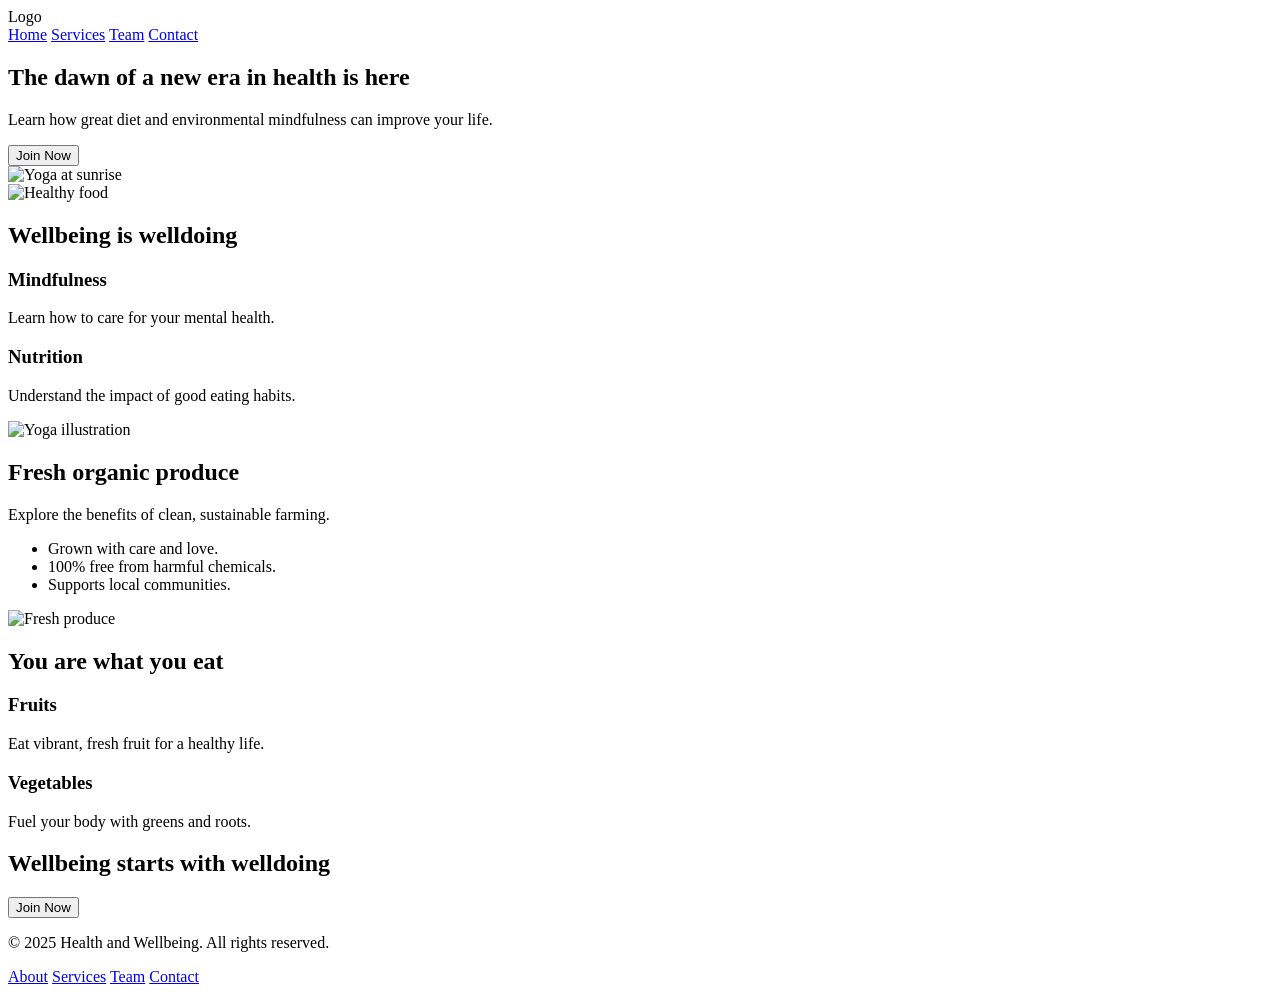
==== index.html @ 45aff9b0 "Add files via upload" ====
<title>Health and Wellbeing</title>
<link rel="stylesheet" href="styles.css">
</head>
<body>
<header class="header">
    <div class="container">
        <div class="logo">Logo</div>
        <nav class="nav">
            <a href="#">Home</a>
            <a href="#">Services</a>
            <a href="#">Team</a>
            <a href="#">Contact</a>
        </nav>
    </div>
</header>

<section class="hero">
    <div class="hero-content">
        <h1>The dawn of a new era in health is here</h1>
        <p>Learn how great diet and environmental mindfulness can improve your life.</p>
        <button class="btn">Join Now</button>
    </div>
</section>

<section class="images-grid">
    <div class="image"><img src="image1.jpg" alt="Yoga at sunrise"></div>
    <div class="image"><img src="image2.jpg" alt="Healthy food"></div>
</section>

<section class="wellbeing">
    <h2>Wellbeing is welldoing</h2>
    <div class="features">
        <div class="feature">
            <h3>Mindfulness</h3>
            <p>Learn how to care for your mental health.</p>
        </div>
        <div class="feature">
            <h3>Nutrition</h3>
            <p>Understand the impact of good eating habits.</p>
        </div>
    </div>
    <div class="illustration">
        <img src="illustration.jpg" alt="Yoga illustration">
    </div>
</section>

<section class="produce">
    <h2>Fresh organic produce</h2>
    <p>Explore the benefits of clean, sustainable farming.</p>
    <ul>
        <li>Grown with care and love.</li>
        <li>100% free from harmful chemicals.</li>
        <li>Supports local communities.</li>
    </ul>
    <div class="produce-image">
        <img src="produce.jpg" alt="Fresh produce">
    </div>
</section>

<section class="healthy-eating">
    <h2>You are what you eat</h2>
    <div class="healthy-grid">
        <div class="icon-card">
            <h3>Fruits</h3>
            <p>Eat vibrant, fresh fruit for a healthy life.</p>
        </div>
        <div class="icon-card">
            <h3>Vegetables</h3>
            <p>Fuel your body with greens and roots.</p>
        </div>
    </div>
</section>

<section class="cta">
    <div class="cta-content">
        <h2>Wellbeing starts with welldoing</h2>
        <button class="btn">Join Now</button>
    </div>
</section>

<footer class="footer">
    <div class="container">
        <p>&copy; 2025 Health and Wellbeing. All rights reserved.</p>
        <nav class="footer-nav">
            <a href="#">About</a>
            <a href="#">Services</a>
            <a href="#">Team</a>
            <a href="#">Contact</a>
        </nav>
    </div>
</footer>
</body>
</html>
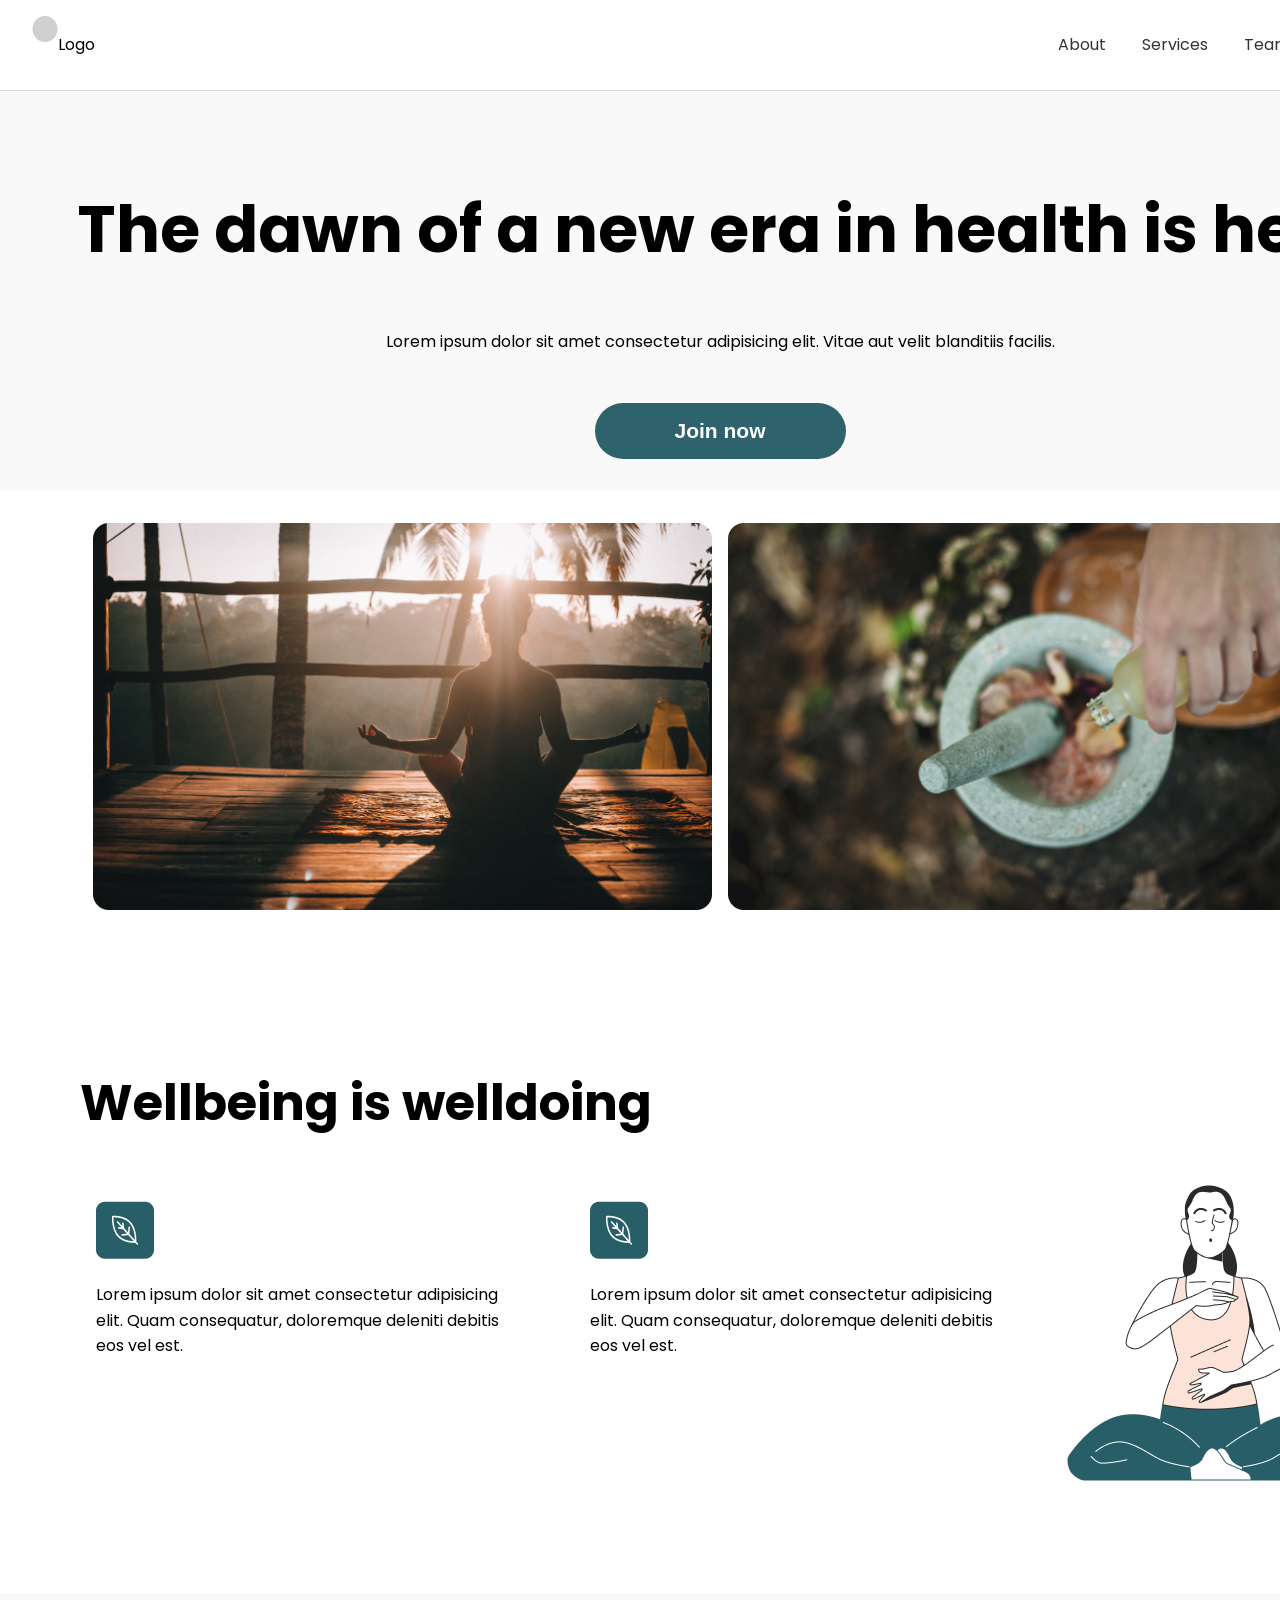
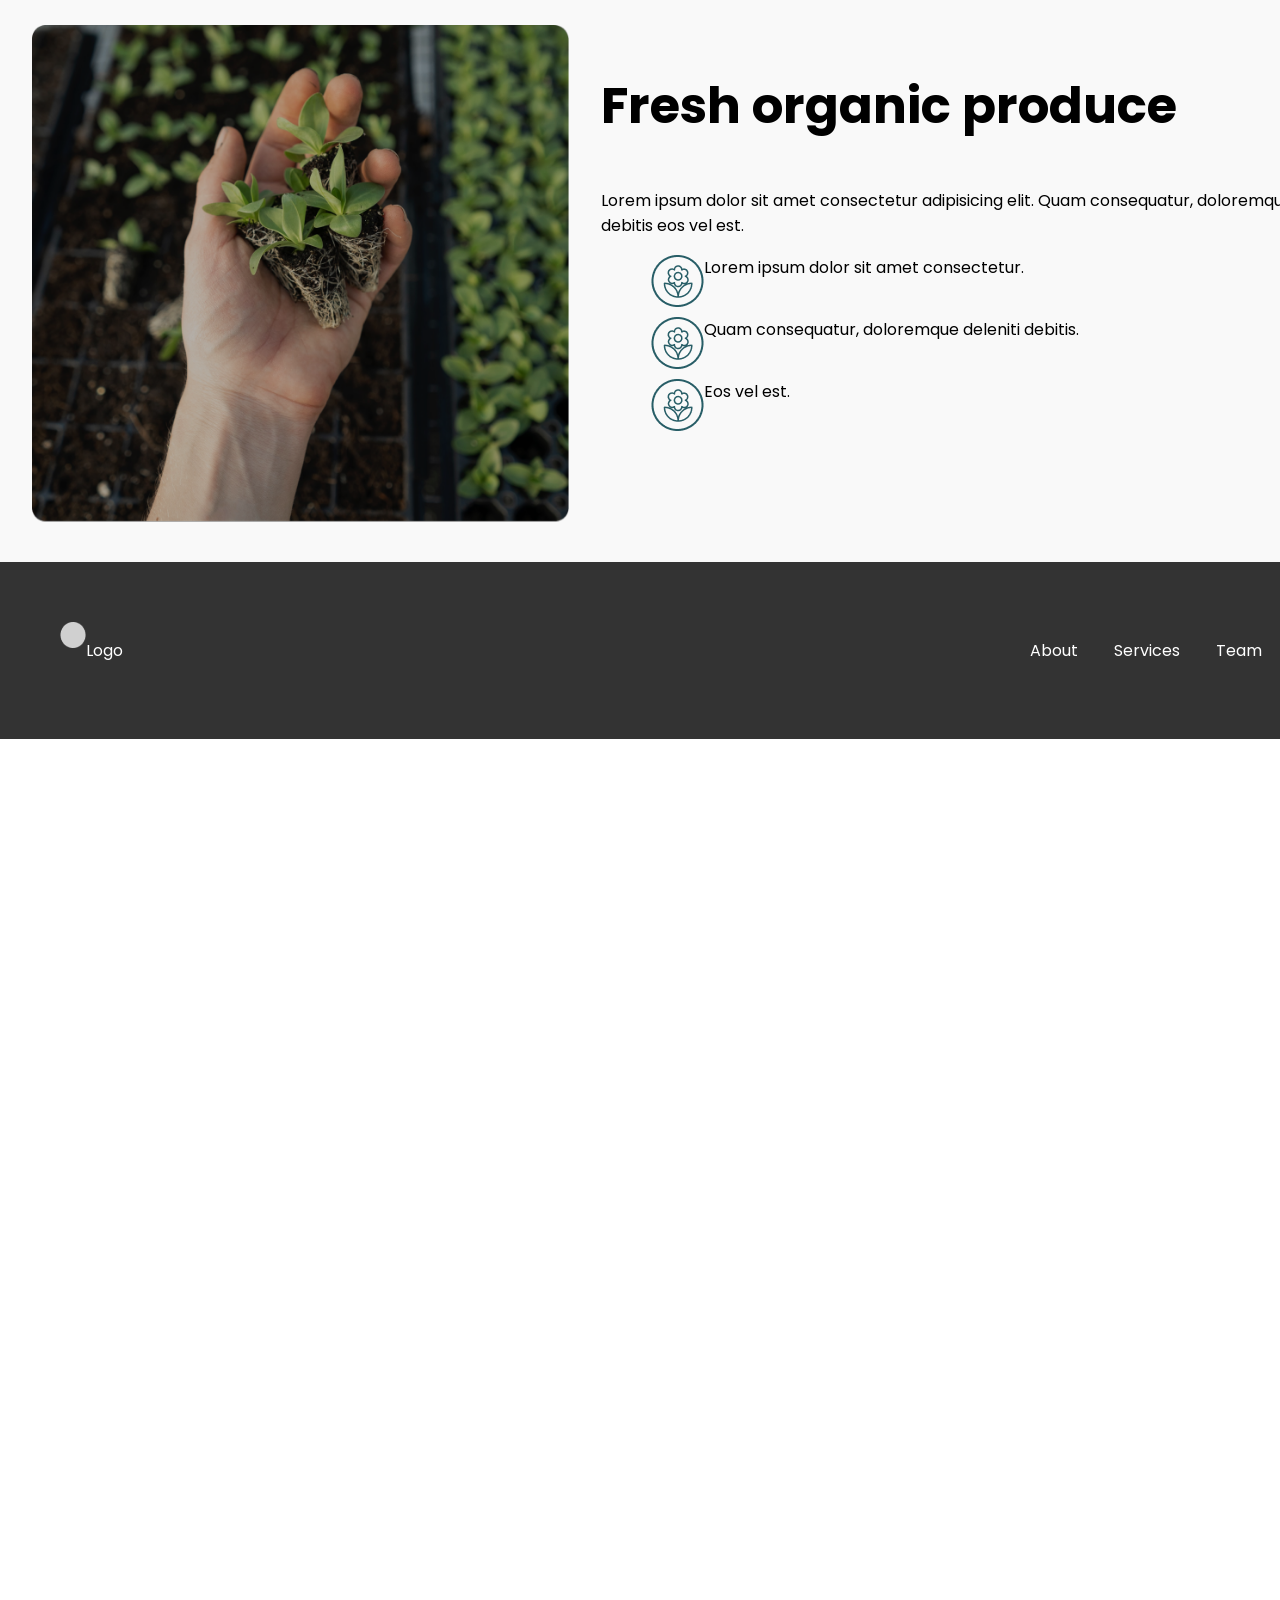
==== commit ffcbb1b7: "Add files via upload" ====
--- a/index.html
+++ b/index.html
@@ -1,93 +1,96 @@
-<title>Health and Wellbeing</title>
-<link rel="stylesheet" href="styles.css">
+
+<!DOCTYPE html>
+<html lang="en">
+<head>
+    <meta charset="UTF-8">
+    <meta name="viewport" content="width=device-width, initial-scale=1.0">
+    <title>Examen Joel Cano</title>
+    <link rel="stylesheet" href="estilo.css">
+    <link rel="stylesheet" href="estilo.css">
+    <link rel="preconnect" href="https://fonts.googleapis.com">
+    <link rel="preconnect" href="https://fonts.gstatic.com" crossorigin>
+    <link href="https://fonts.googleapis.com/css2?family=Poppins:ital,wght@0,100;0,200;0,300;0,400;0,500;0,600;0,700;0,800;0,900;1,100;1,200;1,300;1,400;1,500;1,600;1,700;1,800;1,900&display=swap" rel="stylesheet">
 </head>
 <body>
-<header class="header">
-    <div class="container">
-        <div class="logo">Logo</div>
-        <nav class="nav">
-            <a href="#">Home</a>
-            <a href="#">Services</a>
-            <a href="#">Team</a>
-            <a href="#">Contact</a>
-        </nav>
+    <div id="tamaño">
+        <header class="header">
+            <div class="logo">
+                
+                <img src="imagenes/logo.png" alt="Logo">
+                <p>Logo</p>
+            
+            </div>
+            <nav class="nav">
+                <a href="#about">About</a>
+                <a href="#services">Services</a>
+                <a href="#team">Team</a>
+                <a href="#contact">Contact</a>
+            </nav>
+        </header>
+    
+        <section class="titulo">
+            <h1>The dawn of a new era in health is here</h1>
+            <p>Lorem ipsum dolor sit amet consectetur adipisicing elit. Vitae aut velit blanditiis facilis.</p>
+            <div class="cta-buttons">
+                <button class="join-now-btn">Join now</button>
+            </div>
+        </section>
+    
+        <div class="images-section">
+            <img src="imagenes/imagen1.png" alt="Yoga">
+            <img src="imagenes/imagen2.png" alt="Plant in hands">
+        </div>
+            
+        <section class="info">
+            <h2>Wellbeing is welldoing</h2>
+            <div class="info-boxes">
+                <div class="info-box">
+                    <img src="imagenes/hojarellena.png" alt="hoja">
+                    <p>Lorem ipsum dolor sit amet consectetur adipisicing elit. Quam consequatur, doloremque deleniti debitis eos vel est.</p>
+                </div>
+                <div class="info-box">
+                    <img src="imagenes/hojarellena.png" alt="hojas">
+                    <p>Lorem ipsum dolor sit amet consectetur adipisicing elit. Quam consequatur, doloremque deleniti debitis eos vel est.</p>
+                </div>
+                <img src="imagenes/imagen3.png" alt="meditar">
+            </div>
+        </section>
+    
+        <section class="products">
+    
+            <div class="product-image">
+                <img src="imagenes/fresco.png" alt="Manos con planta">
+            </div>
+    
+            <div class="product-info">
+                <h2>Fresh organic produce</h2>
+                <p>Lorem ipsum dolor sit amet consectetur adipisicing elit. Quam consequatur, doloremque deleniti debitis eos vel est.</p>
+                <ul>
+                    <li><img src="imagenes/flor.png" alt="flor">Lorem ipsum dolor sit amet consectetur.</li>
+                    <li><img src="imagenes/flor.png" alt="flor">Quam consequatur, doloremque deleniti debitis.</li>
+                    <li><img src="imagenes/flor.png" alt="flor">Eos vel est.</li>
+                </ul>
+            </div>
+        </section>
+
+        <section>
+            <div id="">
+                
+            </div>
+        </section>
+    
+        <footer class="footer">
+            <div class="footer-logos">
+                <img src="imagenes/logo.png" alt="logo">
+                <p>Logo</p>
+            </div>
+            <nav class="footer-nav">
+                <a href="#about">About</a>
+                <a href="#services">Services</a>
+                <a href="#team">Team</a>
+                <a href="#contact">Contact</a>
+            </nav>
+        </footer>
     </div>
-</header>
-
-<section class="hero">
-    <div class="hero-content">
-        <h1>The dawn of a new era in health is here</h1>
-        <p>Learn how great diet and environmental mindfulness can improve your life.</p>
-        <button class="btn">Join Now</button>
-    </div>
-</section>
-
-<section class="images-grid">
-    <div class="image"><img src="image1.jpg" alt="Yoga at sunrise"></div>
-    <div class="image"><img src="image2.jpg" alt="Healthy food"></div>
-</section>
-
-<section class="wellbeing">
-    <h2>Wellbeing is welldoing</h2>
-    <div class="features">
-        <div class="feature">
-            <h3>Mindfulness</h3>
-            <p>Learn how to care for your mental health.</p>
-        </div>
-        <div class="feature">
-            <h3>Nutrition</h3>
-            <p>Understand the impact of good eating habits.</p>
-        </div>
-    </div>
-    <div class="illustration">
-        <img src="illustration.jpg" alt="Yoga illustration">
-    </div>
-</section>
-
-<section class="produce">
-    <h2>Fresh organic produce</h2>
-    <p>Explore the benefits of clean, sustainable farming.</p>
-    <ul>
-        <li>Grown with care and love.</li>
-        <li>100% free from harmful chemicals.</li>
-        <li>Supports local communities.</li>
-    </ul>
-    <div class="produce-image">
-        <img src="produce.jpg" alt="Fresh produce">
-    </div>
-</section>
-
-<section class="healthy-eating">
-    <h2>You are what you eat</h2>
-    <div class="healthy-grid">
-        <div class="icon-card">
-            <h3>Fruits</h3>
-            <p>Eat vibrant, fresh fruit for a healthy life.</p>
-        </div>
-        <div class="icon-card">
-            <h3>Vegetables</h3>
-            <p>Fuel your body with greens and roots.</p>
-        </div>
-    </div>
-</section>
-
-<section class="cta">
-    <div class="cta-content">
-        <h2>Wellbeing starts with welldoing</h2>
-        <button class="btn">Join Now</button>
-    </div>
-</section>
-
-<footer class="footer">
-    <div class="container">
-        <p>&copy; 2025 Health and Wellbeing. All rights reserved.</p>
-        <nav class="footer-nav">
-            <a href="#">About</a>
-            <a href="#">Services</a>
-            <a href="#">Team</a>
-            <a href="#">Contact</a>
-        </nav>
-    </div>
-</footer>
 </body>
 </html>
--- a/estilo.css
+++ b/estilo.css
@@ -0,0 +1,171 @@
+
+body {
+    font-family: 'Poppins', sans-serif;
+    margin: 0;
+    padding: 0;
+    box-sizing: border-box;
+    line-height: 1.6;
+}
+
+.logo{
+    display: flex;
+}
+
+.logo img{
+    width: 26px;
+    height: 26px;
+}
+
+.header {
+    display: flex;
+    justify-content: space-between;
+    align-items: center;
+    padding: 1rem 2rem;
+    background: #fff;
+    border-bottom: 1px solid #ddd;
+}
+
+.nav a {
+    margin: 0 1rem;
+    text-decoration: none;
+    color: #333;
+}
+
+.titulo {
+    text-align: center;
+    padding: 32px;
+    background: #f9f9f9;
+}
+
+.titulo p{
+    text-align: center;
+    padding: 32px;
+    background: #f9f9f9;
+}
+
+.titulo h1 {
+    font-size: 65.34px;
+    margin-bottom: 16px;
+}
+
+.cta-buttons {
+    margin-top: 16px;
+}
+
+.cta-btn {
+    padding: 0.5rem 1rem;
+    margin: 0.5rem;
+    border: none;
+    cursor: pointer;
+    border-radius: 5px;
+    font-size: 1rem;
+}
+
+.join-now-btn {
+    background-color: #2e626d; /* Verde azulado */
+    color: white;
+    border: none;
+    border-radius: 50px;
+    padding: 10px 20px; 
+    font-size: 21px; 
+    font-weight: 600;
+    width: 251px;
+    height: 56px;
+    text-align: center;
+    outline: none;
+
+}
+
+.join-now-btn:hover {
+    background-color: #234d56;
+}
+
+
+
+.images-section {
+    display: flex;
+    justify-content: center;
+    gap: 1rem;
+    padding: 2rem;
+}
+
+.images-section img {
+    width: 45%;
+    border-radius: 10px;
+}
+
+.info {
+    text-align: left;
+    padding: 80px;
+}
+
+.info-boxes {
+    display: flex;
+    justify-content: center;
+    gap: 2rem;
+    margin: 2rem 0;
+}
+
+.info-box {
+    width: 45%;
+    padding: 1rem;
+    border-radius: 10px;
+}
+
+.products {
+    display: flex;
+    padding: 2rem;
+    background: #f9f9f9;
+}
+
+.product-image img {
+    width: 100%;
+    border-radius: 10px;
+}
+
+.product-info {
+    padding: 0 2rem;
+}
+
+.footer {
+    display: flex;
+    justify-content: space-between;
+    align-items: center;
+    padding: 60px;
+    background: #333;
+    color: #fff;
+}
+
+.footer-nav a {
+    color: #fff;
+    text-decoration: none;
+    margin: 0 1rem;
+}
+
+.footer-logos{
+    display: flex;
+}
+
+.footer-logos img{
+    width: 26px;
+    height: 26px;
+}
+
+h1{
+    font-size: 65px;
+}
+
+h2{
+    font-size: 50px;
+}
+
+li{
+    list-style: none;
+    display: flex;
+    margin: 10px 10px 10px 10px;
+}
+
+#tamaño{
+    width: 1440px;
+    height: 4038px;
+}
--- a/estilo.css
+++ b/estilo.css
@@ -0,0 +1,171 @@
+
+body {
+    font-family: 'Poppins', sans-serif;
+    margin: 0;
+    padding: 0;
+    box-sizing: border-box;
+    line-height: 1.6;
+}
+
+.logo{
+    display: flex;
+}
+
+.logo img{
+    width: 26px;
+    height: 26px;
+}
+
+.header {
+    display: flex;
+    justify-content: space-between;
+    align-items: center;
+    padding: 1rem 2rem;
+    background: #fff;
+    border-bottom: 1px solid #ddd;
+}
+
+.nav a {
+    margin: 0 1rem;
+    text-decoration: none;
+    color: #333;
+}
+
+.titulo {
+    text-align: center;
+    padding: 32px;
+    background: #f9f9f9;
+}
+
+.titulo p{
+    text-align: center;
+    padding: 32px;
+    background: #f9f9f9;
+}
+
+.titulo h1 {
+    font-size: 65.34px;
+    margin-bottom: 16px;
+}
+
+.cta-buttons {
+    margin-top: 16px;
+}
+
+.cta-btn {
+    padding: 0.5rem 1rem;
+    margin: 0.5rem;
+    border: none;
+    cursor: pointer;
+    border-radius: 5px;
+    font-size: 1rem;
+}
+
+.join-now-btn {
+    background-color: #2e626d; /* Verde azulado */
+    color: white;
+    border: none;
+    border-radius: 50px;
+    padding: 10px 20px; 
+    font-size: 21px; 
+    font-weight: 600;
+    width: 251px;
+    height: 56px;
+    text-align: center;
+    outline: none;
+
+}
+
+.join-now-btn:hover {
+    background-color: #234d56;
+}
+
+
+
+.images-section {
+    display: flex;
+    justify-content: center;
+    gap: 1rem;
+    padding: 2rem;
+}
+
+.images-section img {
+    width: 45%;
+    border-radius: 10px;
+}
+
+.info {
+    text-align: left;
+    padding: 80px;
+}
+
+.info-boxes {
+    display: flex;
+    justify-content: center;
+    gap: 2rem;
+    margin: 2rem 0;
+}
+
+.info-box {
+    width: 45%;
+    padding: 1rem;
+    border-radius: 10px;
+}
+
+.products {
+    display: flex;
+    padding: 2rem;
+    background: #f9f9f9;
+}
+
+.product-image img {
+    width: 100%;
+    border-radius: 10px;
+}
+
+.product-info {
+    padding: 0 2rem;
+}
+
+.footer {
+    display: flex;
+    justify-content: space-between;
+    align-items: center;
+    padding: 60px;
+    background: #333;
+    color: #fff;
+}
+
+.footer-nav a {
+    color: #fff;
+    text-decoration: none;
+    margin: 0 1rem;
+}
+
+.footer-logos{
+    display: flex;
+}
+
+.footer-logos img{
+    width: 26px;
+    height: 26px;
+}
+
+h1{
+    font-size: 65px;
+}
+
+h2{
+    font-size: 50px;
+}
+
+li{
+    list-style: none;
+    display: flex;
+    margin: 10px 10px 10px 10px;
+}
+
+#tamaño{
+    width: 1440px;
+    height: 4038px;
+}
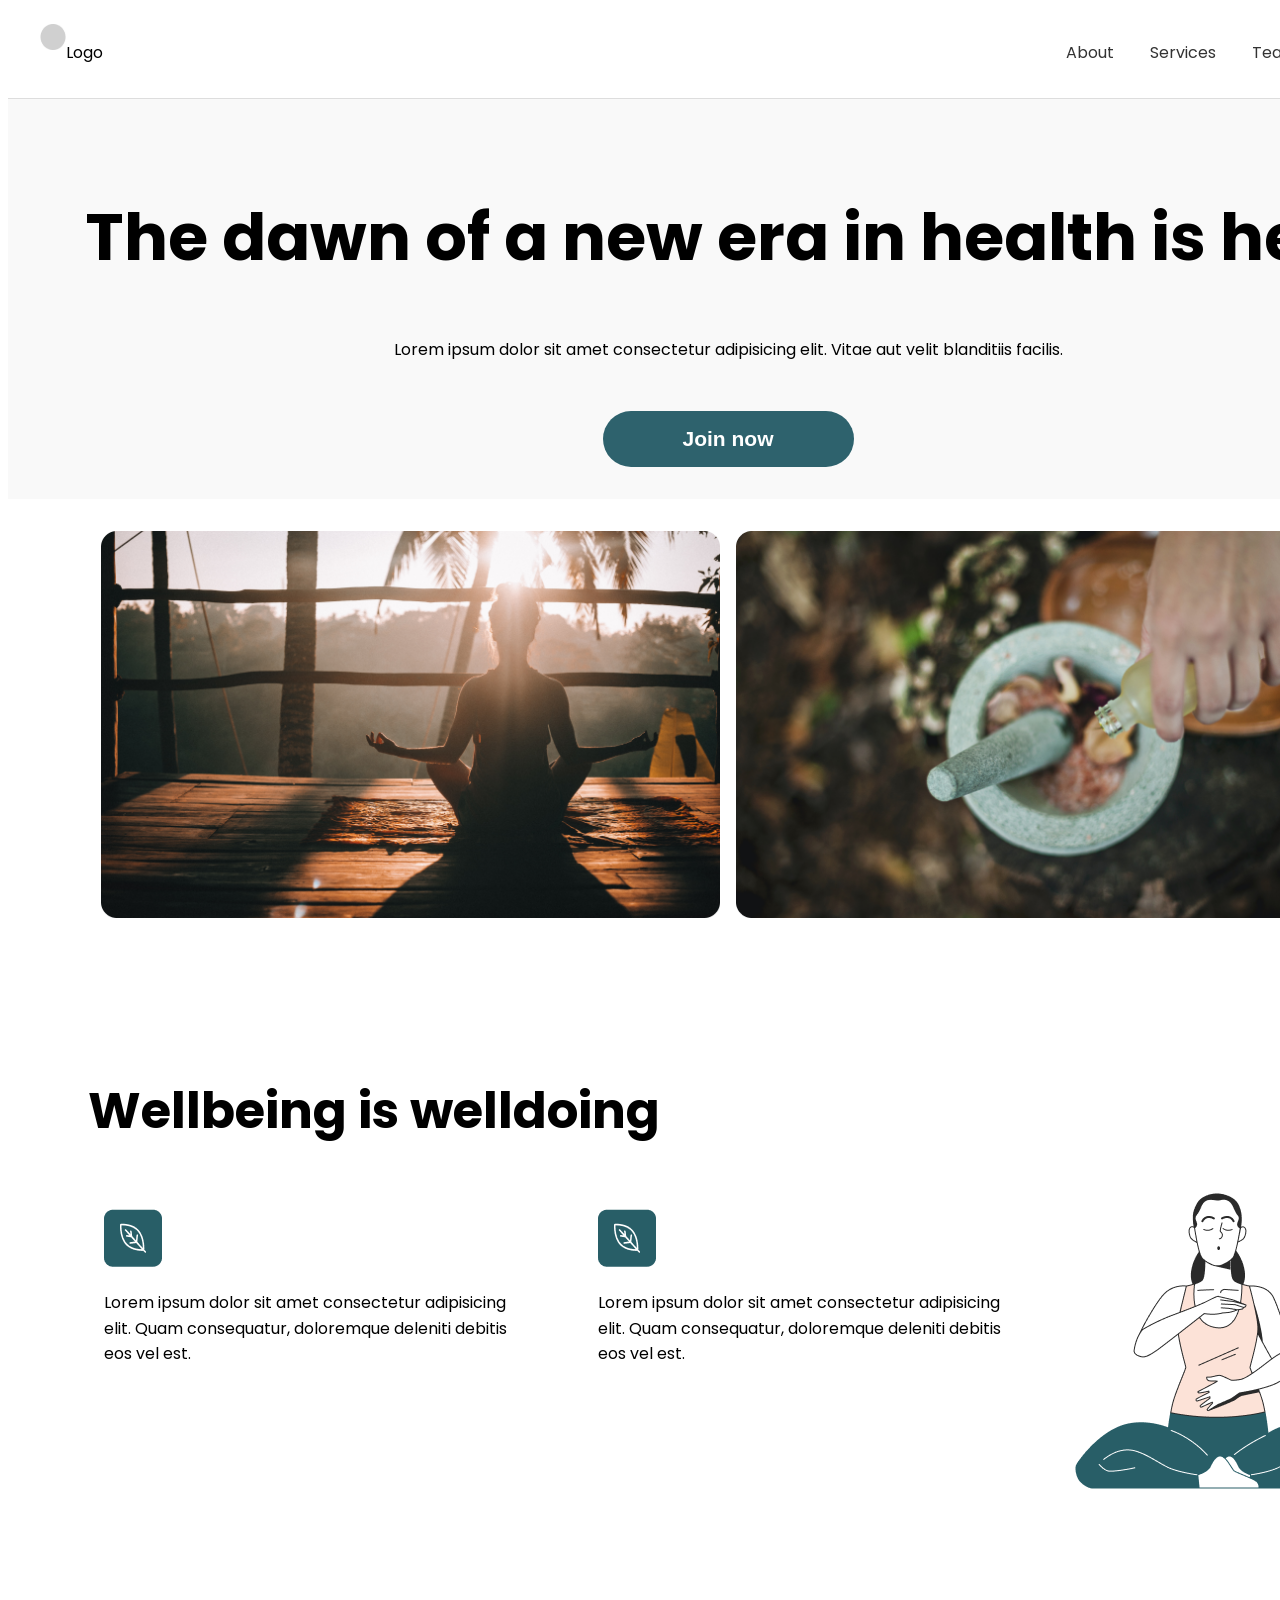
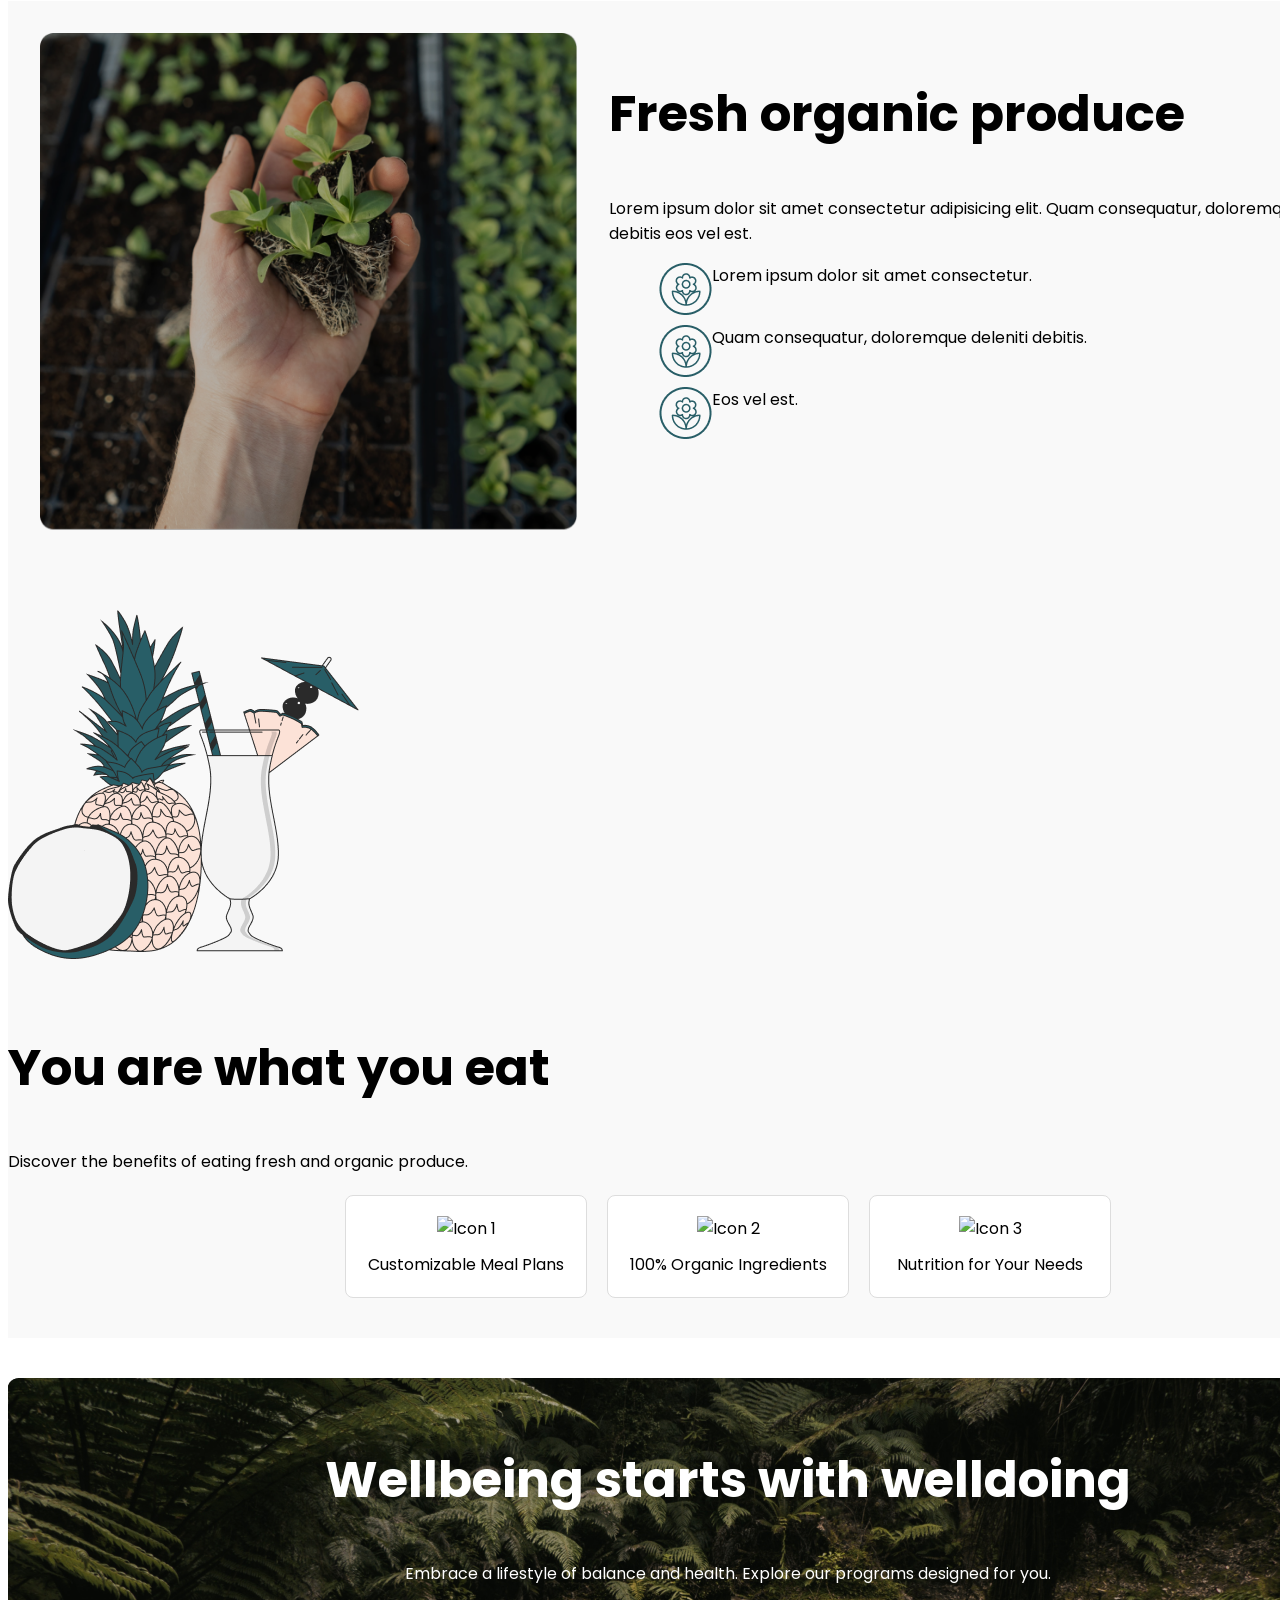
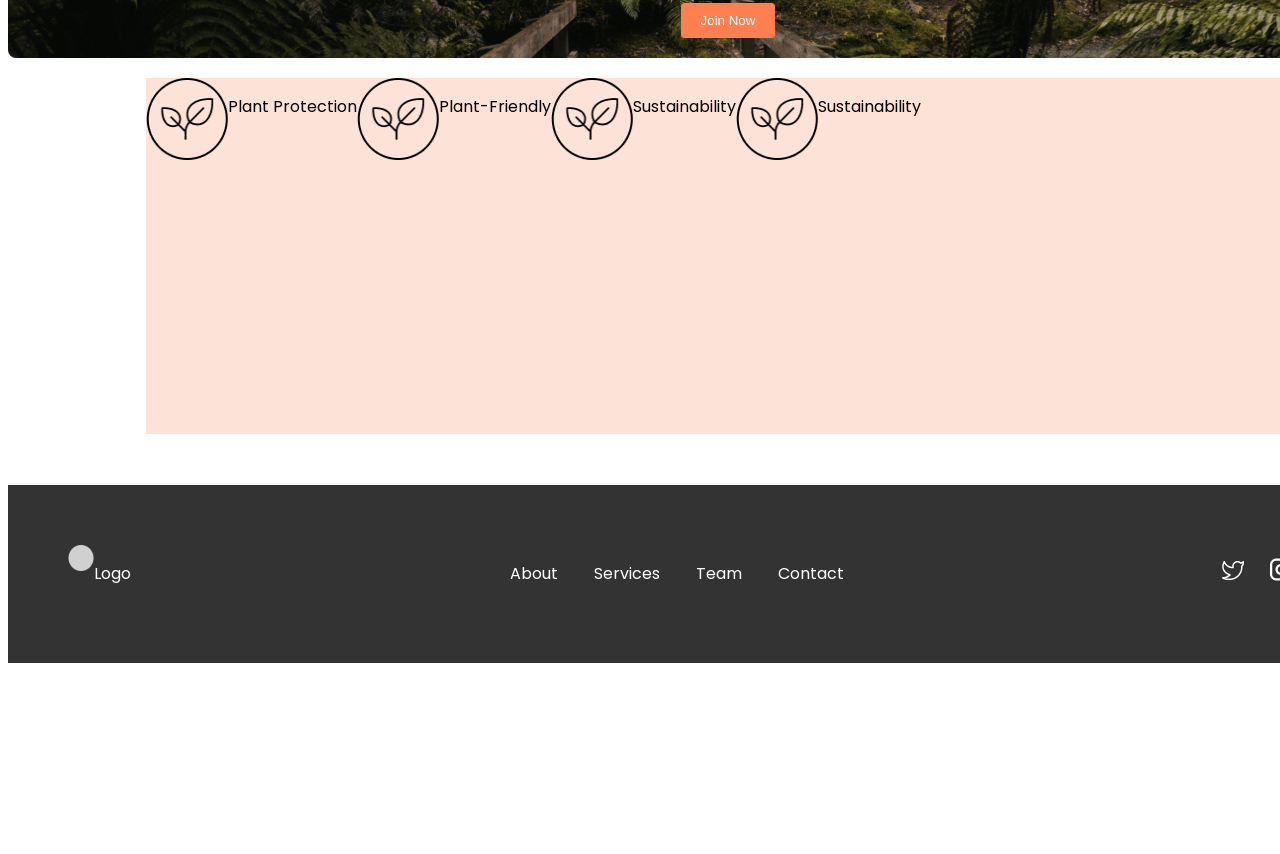
==== commit 9a277630: "Add files via upload" ====
--- a/index.html
+++ b/index.html
@@ -72,13 +72,52 @@
                 </ul>
             </div>
         </section>
+        <section class="you-are-what-you-eat">
+            <div class="container">
+              <div class="header-section">
+                <img src="imagenes/piña.png" alt="Fruits Illustration" class="illustration">
+                <h2>You are what you eat</h2>
+                <p>Discover the benefits of eating fresh and organic produce.</p>
+              </div>
+              <div class="info-cards">
+                <div class="card">
+                  <img src="icon1.png" alt="Icon 1">
+                  <p>Customizable Meal Plans</p>
+                </div>
+                <div class="card">
+                  <img src="icon2.png" alt="Icon 2">
+                  <p>100% Organic Ingredients</p>
+                </div>
+                <div class="card">
+                  <img src="icon3.png" alt="Icon 3">
+                  <p>Nutrition for Your Needs</p>
+                </div>
+              </div>
+            </div>
+          </section>
 
-        <section>
-            <div id="">
-                
+          <section class="wellbeing-section">
+            <div class="container">
+              <div class="highlight-box">
+                <h2>Wellbeing starts with welldoing</h2>
+                <p>Embrace a lifestyle of balance and health. Explore our programs designed for you.</p>
+                <button class="btn-primary">Join Now</button>
+              </div>
+              <div class="features">
+                <div class="feature-item">
+                  <img src="imagenes/hojas.png" alt="Feature 1">
+                  <p>Plant Protection</p>
+                  <img src="imagenes/hojas.png" alt="Feature 2">
+                  <p>Plant-Friendly</p>
+                  <img src="imagenes/hojas.png" alt="Feature 3">
+                  <p>Sustainability</p>
+                  <img src="imagenes/hojas.png" alt="Feature 3">
+                  <p>Sustainability</p>
+                </div>
+              </div>
             </div>
-        </section>
-    
+          </section>
+
         <footer class="footer">
             <div class="footer-logos">
                 <img src="imagenes/logo.png" alt="logo">
@@ -90,6 +129,9 @@
                 <a href="#team">Team</a>
                 <a href="#contact">Contact</a>
             </nav>
+            <div id="redes">
+                <img src="imagenes/redes.png" alt="redes">
+            </div>
         </footer>
     </div>
 </body>
--- a/estilo.css
+++ b/estilo.css
@@ -1,8 +1,6 @@
 
 body {
     font-family: 'Poppins', sans-serif;
-    margin: 0;
-    padding: 0;
     box-sizing: border-box;
     line-height: 1.6;
 }
@@ -168,4 +166,99 @@
 #tamaño{
     width: 1440px;
     height: 4038px;
-}+}
+
+.illustration img{
+    width: 350px;
+    align-items: start;
+}
+.you-are-what-you-eat {
+    text-align: left;
+    padding: 40px 0;
+    background-color: #f9f9f9;
+  }
+
+  
+  .you-are-what-you-eat .illustration {
+    
+    margin-bottom: 20px;
+  }
+  
+  .info-cards {
+    display: flex;
+    justify-content: center;
+    gap: 20px;
+    margin-top: 20px;
+  }
+  
+  .card {
+    background: #fff;
+    border: 1px solid #ddd;
+    border-radius: 8px;
+    padding: 20px;
+    text-align: center;
+    width: 200px;
+  }
+  
+  .card img {
+    width: 50px;
+    margin-bottom: 10px;
+  }
+  
+  .card p {
+    margin: 0;
+  }
+  
+  
+  .wellbeing-section {
+    padding: 40px 0;
+    background-image: url('background.jpg');
+    background-size: cover;
+    background-position: center;
+    color: #fff;
+    text-align: center;
+    height: 667px;
+  }
+  
+  .highlight-box {
+    background-image: url(imagenes/imagen4.png);
+    padding: 20px;
+    border-radius: 8px;
+    margin-bottom: 20px;
+  }
+  
+  .btn-primary {
+    background: #ff7f50;
+    color: #fff;
+    border: none;
+    padding: 10px 20px;
+    border-radius: 4px;
+    cursor: pointer;
+  }
+  
+  .btn-primary:hover {
+    background: #e66b3f;
+  }
+  
+  .features {
+    display: flex;
+    justify-content: center;
+    gap: 20px;
+  }
+  
+  .feature-item {
+    text-align: center;
+    width: 1165px;
+    height: 356px;
+    background-color: #FCE2D7;
+    display: flex;
+    color: black;
+    
+  }
+  
+  .feature-item img {
+    width: 82px;
+    height: 82px;
+    margin-bottom: 10px;
+    
+  }
--- a/estilo.css
+++ b/estilo.css
@@ -1,8 +1,6 @@
 
 body {
     font-family: 'Poppins', sans-serif;
-    margin: 0;
-    padding: 0;
     box-sizing: border-box;
     line-height: 1.6;
 }
@@ -168,4 +166,99 @@
 #tamaño{
     width: 1440px;
     height: 4038px;
-}+}
+
+.illustration img{
+    width: 350px;
+    align-items: start;
+}
+.you-are-what-you-eat {
+    text-align: left;
+    padding: 40px 0;
+    background-color: #f9f9f9;
+  }
+
+  
+  .you-are-what-you-eat .illustration {
+    
+    margin-bottom: 20px;
+  }
+  
+  .info-cards {
+    display: flex;
+    justify-content: center;
+    gap: 20px;
+    margin-top: 20px;
+  }
+  
+  .card {
+    background: #fff;
+    border: 1px solid #ddd;
+    border-radius: 8px;
+    padding: 20px;
+    text-align: center;
+    width: 200px;
+  }
+  
+  .card img {
+    width: 50px;
+    margin-bottom: 10px;
+  }
+  
+  .card p {
+    margin: 0;
+  }
+  
+  
+  .wellbeing-section {
+    padding: 40px 0;
+    background-image: url('background.jpg');
+    background-size: cover;
+    background-position: center;
+    color: #fff;
+    text-align: center;
+    height: 667px;
+  }
+  
+  .highlight-box {
+    background-image: url(imagenes/imagen4.png);
+    padding: 20px;
+    border-radius: 8px;
+    margin-bottom: 20px;
+  }
+  
+  .btn-primary {
+    background: #ff7f50;
+    color: #fff;
+    border: none;
+    padding: 10px 20px;
+    border-radius: 4px;
+    cursor: pointer;
+  }
+  
+  .btn-primary:hover {
+    background: #e66b3f;
+  }
+  
+  .features {
+    display: flex;
+    justify-content: center;
+    gap: 20px;
+  }
+  
+  .feature-item {
+    text-align: center;
+    width: 1165px;
+    height: 356px;
+    background-color: #FCE2D7;
+    display: flex;
+    color: black;
+    
+  }
+  
+  .feature-item img {
+    width: 82px;
+    height: 82px;
+    margin-bottom: 10px;
+    
+  }
